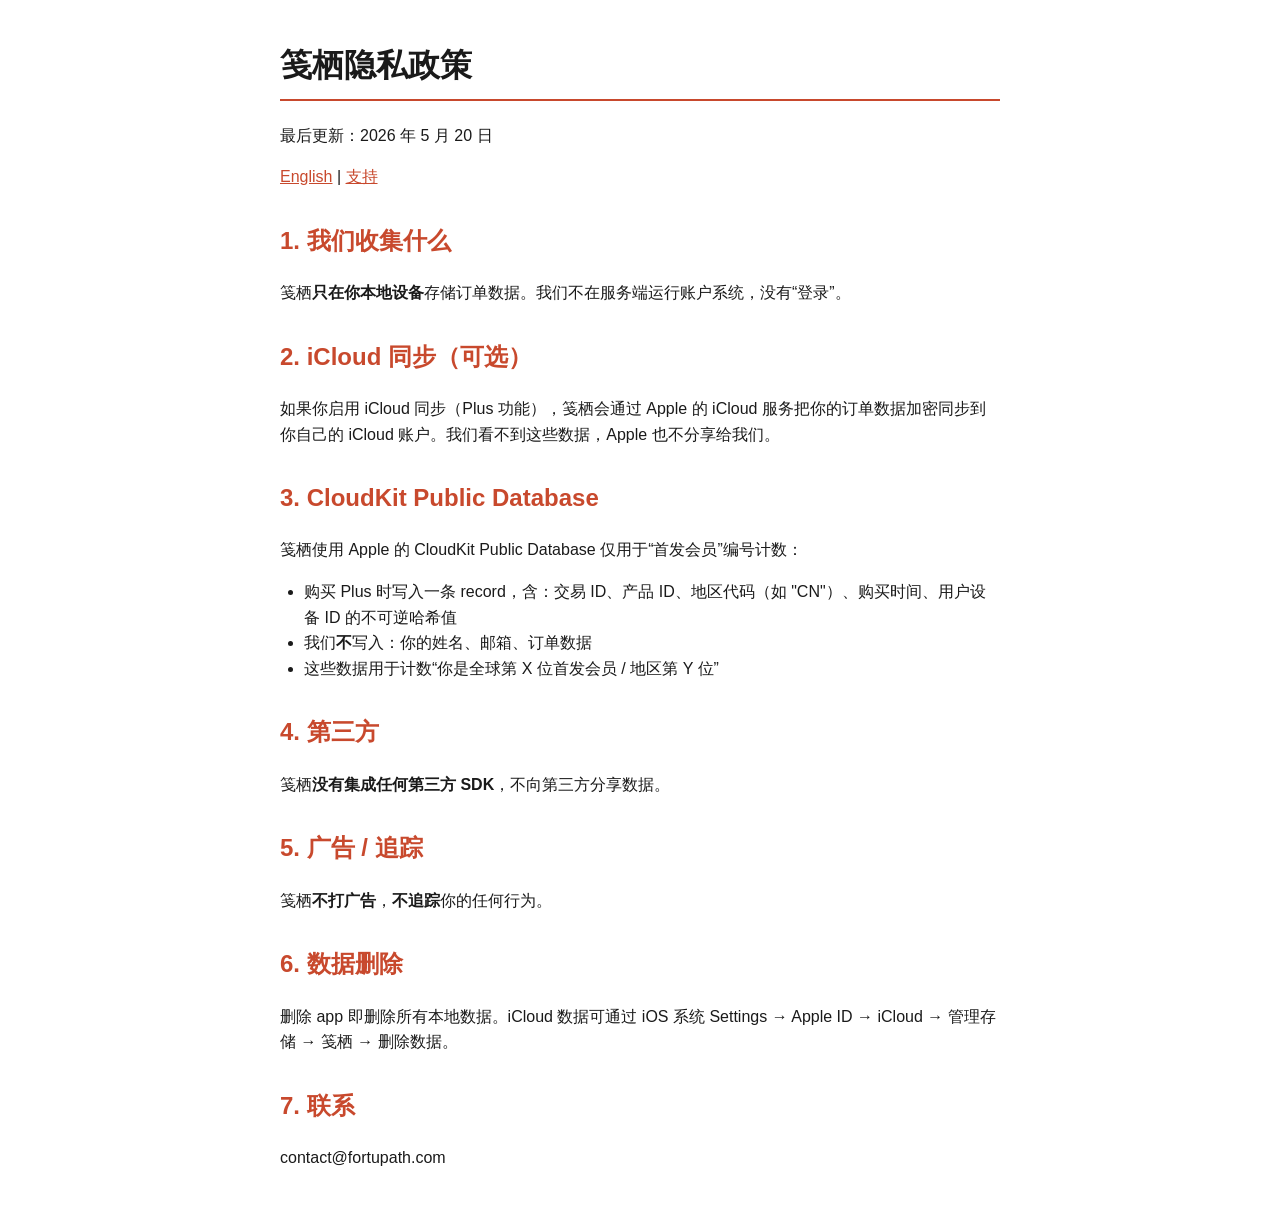
==== index.html @ 0d66fe48 "Foliohaven privacy policy + support page Co-authored-by: Cursor <cursoragent@cursor.com>" ====
<!DOCTYPE html>
<html lang="zh-Hans">
<head>
<meta charset="UTF-8">
<title>笺栖隐私政策</title>
<link rel="stylesheet" href="style.css">
</head>
<body>
<h1>笺栖隐私政策</h1>
<p>最后更新：2026 年 5 月 20 日</p>
<p><a href="en.html">English</a> | <a href="support.html">支持</a></p>

<h2>1. 我们收集什么</h2>
<p>笺栖<strong>只在你本地设备</strong>存储订单数据。我们不在服务端运行账户系统，没有“登录”。</p>

<h2>2. iCloud 同步（可选）</h2>
<p>如果你启用 iCloud 同步（Plus 功能），笺栖会通过 Apple 的 iCloud 服务把你的订单数据加密同步到你自己的 iCloud 账户。我们看不到这些数据，Apple 也不分享给我们。</p>

<h2>3. CloudKit Public Database</h2>
<p>笺栖使用 Apple 的 CloudKit Public Database 仅用于“首发会员”编号计数：</p>
<ul>
  <li>购买 Plus 时写入一条 record，含：交易 ID、产品 ID、地区代码（如 "CN"）、购买时间、用户设备 ID 的不可逆哈希值</li>
  <li>我们<strong>不</strong>写入：你的姓名、邮箱、订单数据</li>
  <li>这些数据用于计数“你是全球第 X 位首发会员 / 地区第 Y 位”</li>
</ul>

<h2>4. 第三方</h2>
<p>笺栖<strong>没有集成任何第三方 SDK</strong>，不向第三方分享数据。</p>

<h2>5. 广告 / 追踪</h2>
<p>笺栖<strong>不打广告</strong>，<strong>不追踪</strong>你的任何行为。</p>

<h2>6. 数据删除</h2>
<p>删除 app 即删除所有本地数据。iCloud 数据可通过 iOS 系统 Settings → Apple ID → iCloud → 管理存储 → 笺栖 → 删除数据。</p>

<h2>7. 联系</h2>
<p>contact@fortupath.com</p>
</body>
</html>
---- style.css ----
body { font-family: -apple-system, BlinkMacSystemFont, 'Helvetica Neue', sans-serif; max-width: 720px; margin: 40px auto; padding: 0 24px; color: #1a1a1a; line-height: 1.6; }
h1 { border-bottom: 2px solid #c8492d; padding-bottom: 8px; }
h2 { margin-top: 32px; color: #c8492d; }
a { color: #c8492d; }
ul { padding-left: 24px; }
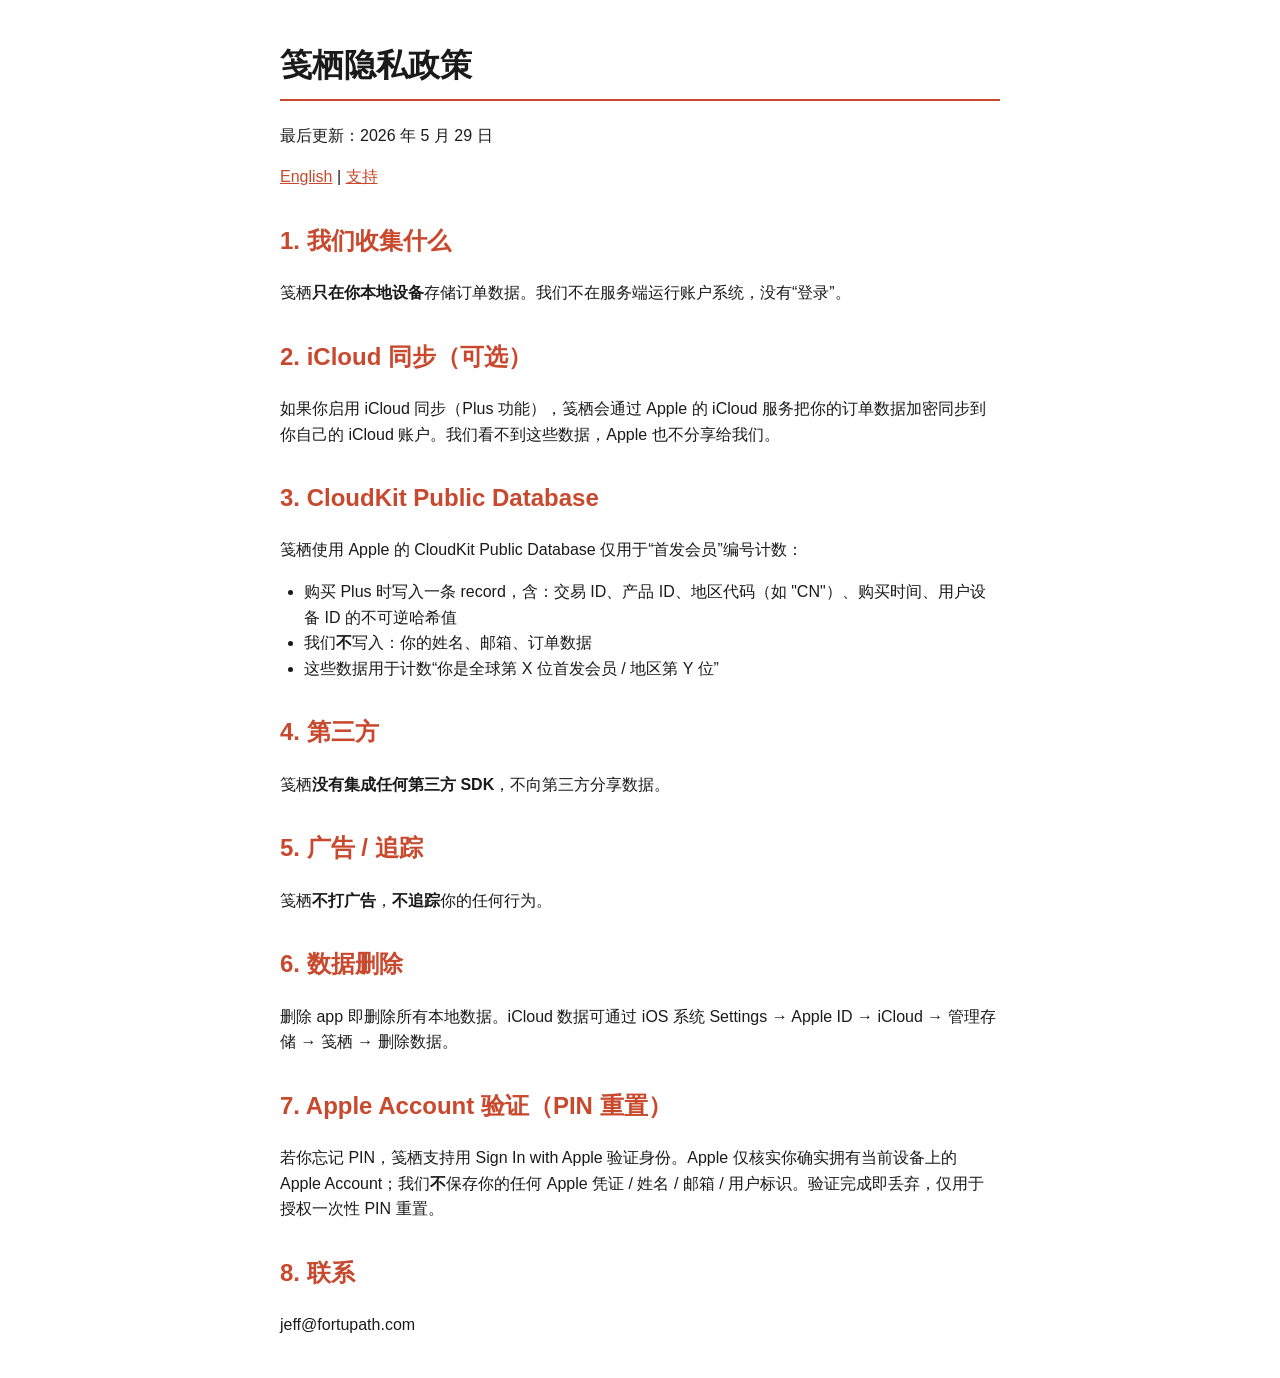
==== commit 07526fce: "Update support email + add SiwA paragraph" ====
--- a/index.html
+++ b/index.html
@@ -7,7 +7,7 @@
 </head>
 <body>
 <h1>笺栖隐私政策</h1>
-<p>最后更新：2026 年 5 月 20 日</p>
+<p>最后更新：2026 年 5 月 29 日</p>
 <p><a href="en.html">English</a> | <a href="support.html">支持</a></p>
 
 <h2>1. 我们收集什么</h2>
@@ -33,7 +33,10 @@
 <h2>6. 数据删除</h2>
 <p>删除 app 即删除所有本地数据。iCloud 数据可通过 iOS 系统 Settings → Apple ID → iCloud → 管理存储 → 笺栖 → 删除数据。</p>
 
-<h2>7. 联系</h2>
-<p>contact@fortupath.com</p>
+<h2>7. Apple Account 验证（PIN 重置）</h2>
+<p>若你忘记 PIN，笺栖支持用 Sign In with Apple 验证身份。Apple 仅核实你确实拥有当前设备上的 Apple Account；我们<strong>不</strong>保存你的任何 Apple 凭证 / 姓名 / 邮箱 / 用户标识。验证完成即丢弃，仅用于授权一次性 PIN 重置。</p>
+
+<h2>8. 联系</h2>
+<p>jeff@fortupath.com</p>
 </body>
 </html>
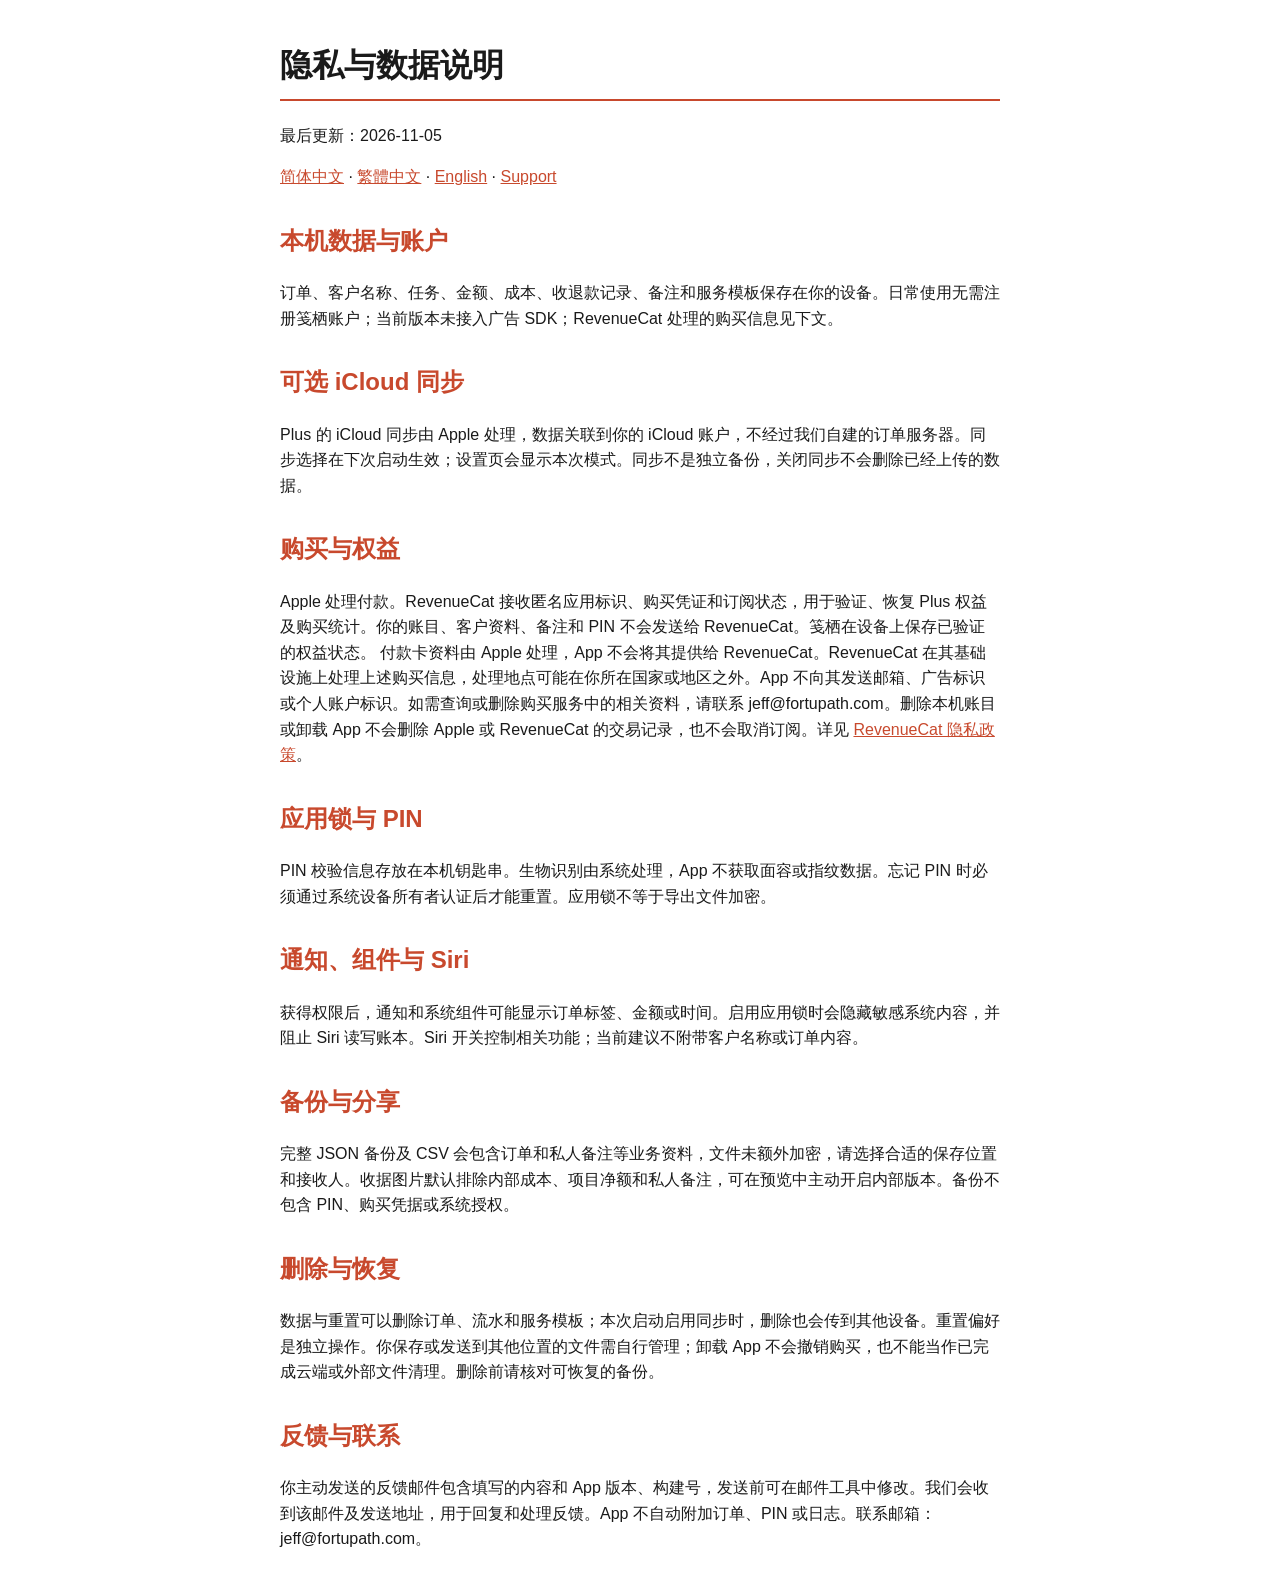
==== commit fba51c31: "docs: publish current Foliohaven privacy and support information" ====
--- a/index.html
+++ b/index.html
@@ -1,42 +1,13 @@
 <!DOCTYPE html>
-<html lang="zh-Hans">
-<head>
-<meta charset="UTF-8">
-<title>笺栖隐私政策</title>
-<link rel="stylesheet" href="style.css">
-</head>
-<body>
-<h1>笺栖隐私政策</h1>
-<p>最后更新：2026 年 5 月 29 日</p>
-<p><a href="en.html">English</a> | <a href="support.html">支持</a></p>
-
-<h2>1. 我们收集什么</h2>
-<p>笺栖<strong>只在你本地设备</strong>存储订单数据。我们不在服务端运行账户系统，没有“登录”。</p>
-
-<h2>2. iCloud 同步（可选）</h2>
-<p>如果你启用 iCloud 同步（Plus 功能），笺栖会通过 Apple 的 iCloud 服务把你的订单数据加密同步到你自己的 iCloud 账户。我们看不到这些数据，Apple 也不分享给我们。</p>
-
-<h2>3. CloudKit Public Database</h2>
-<p>笺栖使用 Apple 的 CloudKit Public Database 仅用于“首发会员”编号计数：</p>
-<ul>
-  <li>购买 Plus 时写入一条 record，含：交易 ID、产品 ID、地区代码（如 "CN"）、购买时间、用户设备 ID 的不可逆哈希值</li>
-  <li>我们<strong>不</strong>写入：你的姓名、邮箱、订单数据</li>
-  <li>这些数据用于计数“你是全球第 X 位首发会员 / 地区第 Y 位”</li>
-</ul>
-
-<h2>4. 第三方</h2>
-<p>笺栖<strong>没有集成任何第三方 SDK</strong>，不向第三方分享数据。</p>
-
-<h2>5. 广告 / 追踪</h2>
-<p>笺栖<strong>不打广告</strong>，<strong>不追踪</strong>你的任何行为。</p>
-
-<h2>6. 数据删除</h2>
-<p>删除 app 即删除所有本地数据。iCloud 数据可通过 iOS 系统 Settings → Apple ID → iCloud → 管理存储 → 笺栖 → 删除数据。</p>
-
-<h2>7. Apple Account 验证（PIN 重置）</h2>
-<p>若你忘记 PIN，笺栖支持用 Sign In with Apple 验证身份。Apple 仅核实你确实拥有当前设备上的 Apple Account；我们<strong>不</strong>保存你的任何 Apple 凭证 / 姓名 / 邮箱 / 用户标识。验证完成即丢弃，仅用于授权一次性 PIN 重置。</p>
-
-<h2>8. 联系</h2>
-<p>jeff@fortupath.com</p>
-</body>
-</html>
+<html lang="zh-Hans"><head><meta charset="UTF-8"><meta name="viewport" content="width=device-width,initial-scale=1"><title>隐私与数据说明</title><link rel="stylesheet" href="style.css"></head><body>
+<h1>隐私与数据说明</h1><p>最后更新：2026-11-05</p>
+<nav><a href="index.html">简体中文</a> · <a href="zh-Hant.html">繁體中文</a> · <a href="en.html">English</a> · <a href="support.html">Support</a></nav>
+<h2>本机数据与账户</h2><p>订单、客户名称、任务、金额、成本、收退款记录、备注和服务模板保存在你的设备。日常使用无需注册笺栖账户；当前版本未接入广告 SDK；RevenueCat 处理的购买信息见下文。</p>
+<h2>可选 iCloud 同步</h2><p>Plus 的 iCloud 同步由 Apple 处理，数据关联到你的 iCloud 账户，不经过我们自建的订单服务器。同步选择在下次启动生效；设置页会显示本次模式。同步不是独立备份，关闭同步不会删除已经上传的数据。</p>
+<h2>购买与权益</h2><p>Apple 处理付款。RevenueCat 接收匿名应用标识、购买凭证和订阅状态，用于验证、恢复 Plus 权益及购买统计。你的账目、客户资料、备注和 PIN 不会发送给 RevenueCat。笺栖在设备上保存已验证的权益状态。 付款卡资料由 Apple 处理，App 不会将其提供给 RevenueCat。RevenueCat 在其基础设施上处理上述购买信息，处理地点可能在你所在国家或地区之外。App 不向其发送邮箱、广告标识或个人账户标识。如需查询或删除购买服务中的相关资料，请联系 jeff@fortupath.com。删除本机账目或卸载 App 不会删除 Apple 或 RevenueCat 的交易记录，也不会取消订阅。详见 <a href="https://www.revenuecat.com/privacy/">RevenueCat 隐私政策</a>。</p>
+<h2>应用锁与 PIN</h2><p>PIN 校验信息存放在本机钥匙串。生物识别由系统处理，App 不获取面容或指纹数据。忘记 PIN 时必须通过系统设备所有者认证后才能重置。应用锁不等于导出文件加密。</p>
+<h2>通知、组件与 Siri</h2><p>获得权限后，通知和系统组件可能显示订单标签、金额或时间。启用应用锁时会隐藏敏感系统内容，并阻止 Siri 读写账本。Siri 开关控制相关功能；当前建议不附带客户名称或订单内容。</p>
+<h2>备份与分享</h2><p>完整 JSON 备份及 CSV 会包含订单和私人备注等业务资料，文件未额外加密，请选择合适的保存位置和接收人。收据图片默认排除内部成本、项目净额和私人备注，可在预览中主动开启内部版本。备份不包含 PIN、购买凭据或系统授权。</p>
+<h2>删除与恢复</h2><p>数据与重置可以删除订单、流水和服务模板；本次启动启用同步时，删除也会传到其他设备。重置偏好是独立操作。你保存或发送到其他位置的文件需自行管理；卸载 App 不会撤销购买，也不能当作已完成云端或外部文件清理。删除前请核对可恢复的备份。</p>
+<h2>反馈与联系</h2><p>你主动发送的反馈邮件包含填写的内容和 App 版本、构建号，发送前可在邮件工具中修改。我们会收到该邮件及发送地址，用于回复和处理反馈。App 不自动附加订单、PIN 或日志。联系邮箱：jeff@fortupath.com。</p>
+</body></html>
